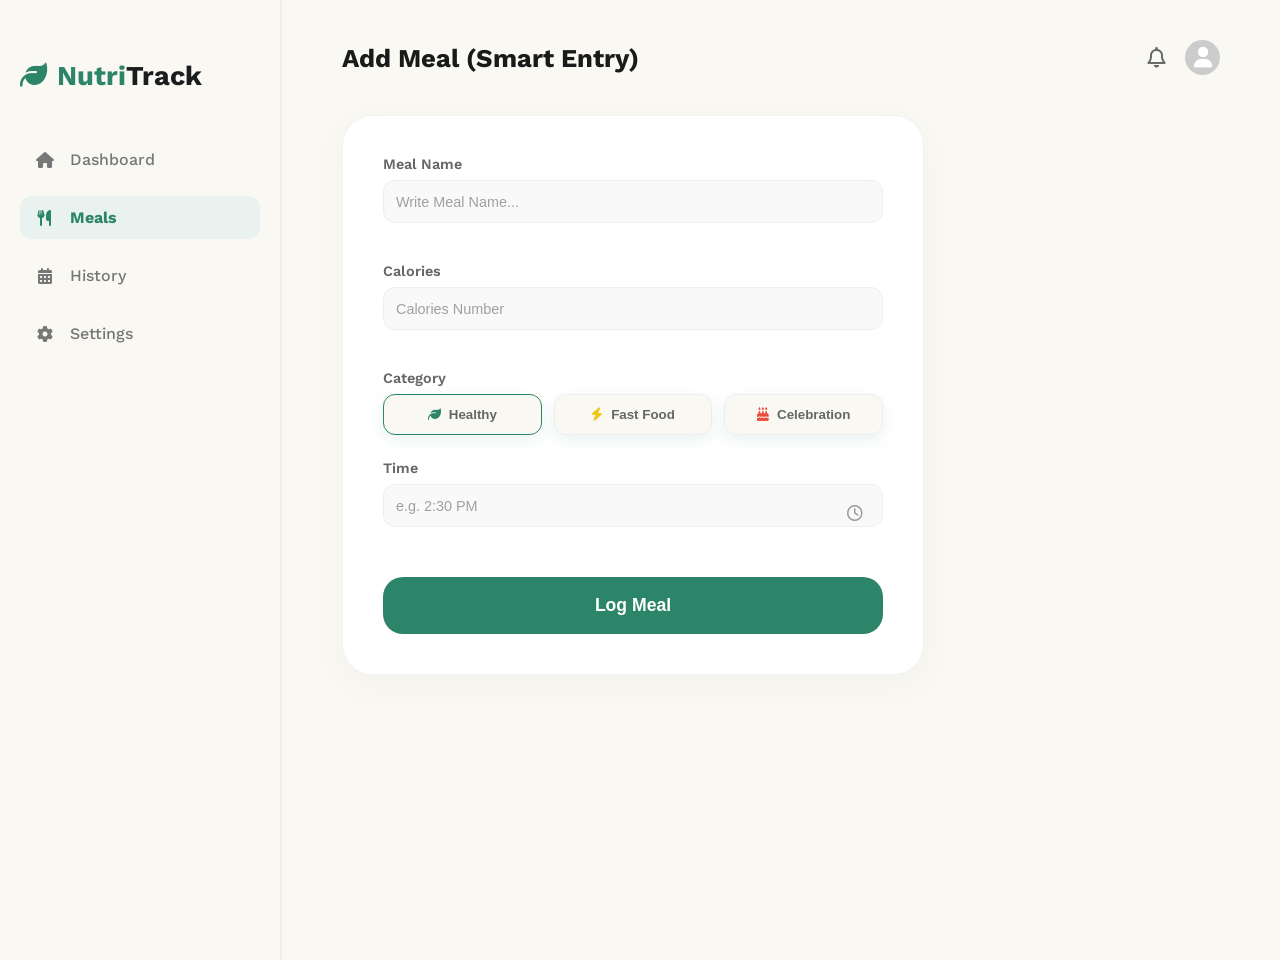
==== templates/add_meal.html @ 3b826afb "feat: add static templates for dashboard, meals, history and settings" ====
<!doctype html>
<html lang="en">
  <head>
    <meta charset="UTF-8" />
    <meta name="viewport" content="width=device-width, initial-scale=1.0" />
    <link
      rel="stylesheet"
      href="https://cdnjs.cloudflare.com/ajax/libs/font-awesome/6.4.0/css/all.min.css"
    />
    <link rel="stylesheet" href="/static/css/style.css" />
    <title>NutriTrack</title>
  </head>
  <body class="dashboard-body">
    <aside class="sidebar">
      <div class="logo"><i class="fas fa-leaf"></i><span>Nutri</span>Track</div>
      <nav class="menu">
        <ul>
          <li>
            <a href="/"><i class="fas fa-house"></i> Dashboard</a>
          </li>
          <li>
            <a href="/add-meal" class="active"
              ><i class="fas fa-utensils"></i> Meals</a
            >
          </li>
          <li>
            <a href="/history"><i class="fas fa-calendar-days"></i> History</a>
          </li>
          <li>
            <a href="/settings"><i class="fas fa-gear"></i> Settings</a>
          </li>
        </ul>
      </nav>
    </aside>

    <main class="main-content">
      <div class="top-bar">
        <h2 class="page-title">Add Meal (Smart Entry)</h2>
        <div class="top-nav-icons">
          <i class="far fa-bell"></i>
          <div class="user-avatar-small"><i class="fas fa-user"></i></div>
        </div>
      </div>

      <section class="meal-form-container">
        <div class="meal-card">
          <form id="add-meal-form">
            <div class="input-group">
              <label>Meal Name</label>
              <input type="text" placeholder="Write Meal Name..." required />
            </div>

            <div class="input-group">
              <label>Calories</label>
              <input type="number" placeholder="Calories Number" required />
            </div>

            <div class="input-group">
              <label>Category</label>
              <div class="category-selector">
                <button type="button" class="cat-btn healthy-active">
                  <i class="fas fa-leaf icon-healthy"></i> Healthy
                </button>
                <button type="button" class="cat-btn">
                  <i class="fas fa-bolt icon-fastfood"></i> Fast Food
                </button>
                <button type="button" class="cat-btn">
                  <i class="fas fa-cake-candles icon-celebration"></i>
                  Celebration
                </button>
              </div>
            </div>

            <div class="input-group">
              <label>Time</label>
              <div class="time-input-wrapper">
                <input type="text" placeholder="e.g. 2:30 PM" />
                <i class="far fa-clock"></i>
              </div>
            </div>

            <button type="submit" class="submit-meal-btn">Log Meal</button>
          </form>
        </div>
      </section>
    </main>

    <script src="/static/js/main.js"></script>
  </body>
</html>
---- static/css/style.css ----
@import url('https://fonts.googleapis.com/css2?family=Work+Sans:wght@400;500;600;700&display=swap');

:root {
  --bg-light: #f9f8f3;
  --card-white: #ffffff;
  --neon-green: #00ff9d;
  --text-dark: #1a1d1d;
  --input-bg: #f0f0f0;
}

body {
  font-family: 'Work Sans', sans-serif;;
}

body.setup-body {
  background-color: var(--bg-light);
  display: flex;
  justify-content: center;
  align-items: center;
  height: 100vh;
  margin: 0;
}

.setup-card {
  background-color: var(--card-white);
  padding: 40px;
  border-radius: 25px;
  box-shadow: 0 10px 30px rgba(0, 0, 0, 0.05);
  text-align: center;
  width: 380px;
}

.setup-card h1 {
  color: var(--text-dark);
  font-size: 2rem;
  margin-bottom: 5px;
}
.setup-card h2 {
  color: #666;
  font-size: 1.1rem;
  font-weight: 400;
  margin-bottom: 30px;
}
.setup-card label {
  color: var(--text-dark);
  display: block;
  text-align: left;
  margin: 20px 0 8px;
  font-weight: 500;
}

.setup-card input {
  width: 100%;
  padding: 14px;
  background-color: var(--input-bg);
  border: 2px solid transparent;
  border-radius: 12px;
  color: var(--text-dark);
  box-sizing: border-box;
  transition: 0.3s;
}

.setup-card input:focus {
  outline: none;
  background-color: #fff;
  border-color: var(--neon-green);
  box-shadow: 0 0 15px rgba(0, 255, 157, 0.2);
}

.setup-card button {
  width: 100%;
  padding: 16px;
  margin-top: 35px;
  border: none;
  border-radius: 30px;
  background-color: var(--neon-green);
  color: #000;
  font-weight: 700;
  font-size: 1rem;
  cursor: pointer;
  transition: 0.3s ease;
}

.setup-card button:hover {
  filter: brightness(0.95);
  transform: translateY(-2px);
}

/* --- Dashboard Specific Styles --- */

body.dashboard-body {
  background-color: var(--bg-light);
  display: flex;
  margin: 0;
  color: var(--text-dark);
}

/* Sidebar Styling */
.sidebar {
  width: 240px;
  background-color: var(--bg-light);
  height: 100vh;
  padding: 30px 20px;
  display: flex;
  flex-direction: column;
  border-right: 2px solid #eee;
  position: sticky;
  top: 0;
}

.logo {
  display: flex;
  align-items: center;
  font-size: 1.7rem;
  margin-bottom: 30px;
  margin-top: 30px;
  font-weight: bold;
}

.logo i {
  color: #2d8569;
  margin-right: 10px;
}
.logo span {
  color: #2d8569;
}

.menu ul {
  list-style: none;
  padding: 0;
}
.menu li {
  margin-bottom: 15px;
}

.menu a {
  text-decoration: none;
  color: #777;
  display: flex;
  align-items: center;
  gap: 15px;
  padding: 12px 15px;
  border-radius: 12px;
  font-weight: 500;
  transition: 0.3s;
}

.menu a i {
  width: 20px;
  text-align: center;
}

.menu a.active {
  background-color: #e9f2ef;
  color: #2d8569;
  font-weight: 700;
}

.sidebar-bottom {
  margin-top: auto;
  display: flex;
  align-items: center;
  gap: 20px;
  padding-bottom: 20px;
}

/* Main Content Area */
.main-content {
  flex: 1;
  padding: 40px 60px;
}

.top-bar {
  display: flex;
  justify-content: space-between;
  align-items: center;
  margin-bottom: 20px;
}

.page-title {
  font-size: 1.6rem;
  font-weight: 700;
  color: #1a1a1a;
  margin: 0;
}

.top-nav-icons {
  display: flex;
  align-items: center;
  gap: 20px;
  color: #666;
}

.top-nav-icons i {
  font-size: 1.3rem;
}

.user-avatar-small {
  width: 35px;
  height: 35px;
  background-color: #ccc;
  border-radius: 50%;
  display: flex;
  justify-content: center;
  align-items: center;
  color: white;
}

.main-header {
  text-align: center;
  margin-bottom: 40px;
}
.main-header h1 {
  font-size: 1.8rem;
  font-weight: 700;
}
.main-header .highlight {
  color: #2d8569;
}

/* Progress Circle Section */
.circle-section {
  display: flex;
  flex-direction: column;
  align-items: center;
  margin-bottom: 60px;
}

.progress-circle {
  width: 220px;
  height: 220px;
  background: conic-gradient(#2d8569 225deg, #e6e6e6 0deg);
  border-radius: 50%;
  display: flex;
  justify-content: center;
  align-items: center;
}

.circle-inner-content {
  width: 190px;
  height: 190px;
  background-color: var(--bg-light);
  border-radius: 50%;
  display: flex;
  flex-direction: column;
  justify-content: center;
  align-items: center;
}

.circle-inner-content h2 {
  margin: 0;
  font-size: 2.8rem;
  font-weight: 800;
}
.circle-inner-content p {
  margin: 0;
  color: #888;
  font-size: 1rem;
}
.remaining-text {
  margin-top: 20px;
  color: #666;
  font-weight: 500;
}

/* Stats Cards Section */
.stats-row {
  display: flex;
  justify-content: center;
  gap: 25px;
}

.stat-card {
  background: var(--card-white);
  padding: 20px;
  border-radius: 20px;
  width: 240px;
  box-shadow: 0 4px 15px rgba(0, 0, 0, 0.02);
}

.stat-label {
  margin-bottom: 15px;
  font-weight: 600;
  font-size: 0.9rem;
}

/* Bars Styles */
.single-bar-bg {
  height: 8px;
  background-color: #eee;
  border-radius: 10px;
  overflow: hidden;
}

.bar-fill {
  height: 100%;
  border-radius: 10px;
}
.activity-fill {
  width: 60%;
  background-color: #2d8569;
}
.water-fill {
  width: 40%;
  background-color: #4d96ff;
}

.multi-bar {
  height: 8px;
  background-color: #eee;
  border-radius: 10px;
  overflow: hidden;
  display: flex;
}

.bar-segment {
  height: 100%;
}
.protein {
  width: 30%;
  background-color: #e74c3c;
  margin-right: 2px;
}
.carbs {
  width: 40%;
  background-color: #f1c40f;
  margin-right: 2px;
}
.fat {
  width: 15%;
  background-color: #4d96ff;
}

/* Add Meal Page */
.meal-form-container {
  display: flex;
  justify-content: flex-start;
  padding-top: 20px;
}

.meal-card {
  background-color: var(--card-white);
  width: 100%;
  max-width: 500px;
  padding: 40px;
  border-radius: 30px;
  box-shadow: 0 10px 40px rgba(0, 0, 0, 0.03);
  border: 1px solid rgba(0, 0, 0, 0.05);
}

.icon-healthy {
  color: #2d8569;
}

.icon-fastfood {
  color: #f1c40f;
}

.icon-celebration {
  color: #e74c3c;
}

.input-group {
  margin-bottom: 25px;
}

.input-group label {
  display: block;
  font-weight: 700;
  margin-bottom: 12px;
  color: var(--text-dark);
  font-size: 0.95rem;
}

.input-group input {
  width: 100%;
  padding: 15px 20px;
  background-color: #f3f2ee;
  border: 1px solid transparent;
  border-radius: 15px;
  font-size: 0.95rem;
  transition: 0.3s;
  box-sizing: border-box;
}

.input-group input::placeholder {
  color: #a0a0a0;
  font-size: 0.9rem;
}

.input-group input:focus {
  outline: none;
  background-color: #fff;
  border-color: #2d8569;
}

.category-selector {
  display: flex;
  gap: 12px;
}

.cat-btn {
  flex: 1;
  padding: 12px;
  border: 1px solid #eee;
  background-color: var(--bg-light);
  border-radius: 12px;
  cursor: pointer;
  font-weight: 600;
  color: #666;
  display: flex;
  align-items: center;
  justify-content: center;
  gap: 8px;
  transition: 0.3s;
  box-shadow: 0 5px 15px rgba(45, 133, 105, 0.1);
}

.cat-btn.healthy-active {
  border-color: #2d8569;
}

.cat-btn.fastfood-active {
  border-color: #f1c40f;
}

.cat-btn.celebration-active {
  border-color: #e74c3c;
}

.time-input-wrapper {
  position: relative;
}

.time-input-wrapper i {
  position: absolute;
  right: 20px;
  top: 50%;
  transform: translateY(-50%);
  color: #999;
}

.submit-meal-btn {
  width: 100%;
  padding: 18px;
  background-color: #2d8569;
  color: #fff;
  border: none;
  border-radius: 20px;
  font-size: 1.1rem;
  font-weight: 700;
  cursor: pointer;
  margin-top: 10px;
  transition: 0.3s;
}

.submit-meal-btn:hover {
  background-color: #246b54;
  transform: translateY(-2px);
}

/* --- History Page Styles --- */
.history-container {
  max-width: 900px;
  margin-top: 40px;
}

.history-list {
  display: flex;
  flex-direction: column;
  gap: 15px; /
}

.history-card {
  background-color: var(--card-white);
  padding: 20px 30px;
  border-radius: 20px;
  display: flex;
  justify-content: space-between;
  align-items: center;
  box-shadow: 0 4px 15px rgba(0, 0, 0, 0.02);
  border-left: 6px solid #eee;
  transition: 0.3s ease;
}

.card-main-info {
  display: flex;
  align-items: center;
  gap: 20px;
}

.card-icon-bg {
  width: 50px;
  height: 50px;
  background-color: #f8f9fa;
  border-radius: 12px;
  display: flex;
  justify-content: center;
  align-items: center;
  font-size: 1.2rem;
}

.card-text h3 {
  margin: 0;
  font-size: 1.1rem;
  color: var(--text-dark);
}

.card-text p {
  margin: 5px 0 0;
  font-size: 0.85rem;
  color: #999;
}

.card-right-side {
  display: flex;
  align-items: center;
  gap: 30px;
}

.calories-amount {
  font-size: 1.3rem;
  font-weight: 800;
  color: var(--text-dark);
}

.unit {
  font-size: 0.9rem;
  color: #888;
  font-weight: 500;
}

.delete-btn {
  background: none;
  border: none;
  color: #ff4d4d;
  font-size: 1.1rem;
  cursor: pointer;
  padding: 10px;
  border-radius: 50%;
  transition: 0.2s;
}

.delete-btn:hover {
  background-color: #fff0f0;
  transform: scale(1.1);
}

.healthy-border {
  border-left-color: #2d8569;
}
.fastfood-border {
  border-left-color: #f1c40f;
}
.celebration-border {
  border-left-color: #e74c3c;
}

.icon-healthy {
  color: #2d8569;
}
.icon-fastfood {
  color: #f1c40f;
}
.icon-celebration {
  color: #e74c3c;
}

/* --- Settings Page Refined Layout --- */

.settings-layout {
    display: flex;
    gap: 30px;
    margin-top: 25px;
    flex-wrap: wrap;
}

.settings-column {
    flex: 1;
    min-width: 350px;
    display: flex;
    flex-direction: column;
    gap: 25px;
}

.settings-card {
    background-color: var(--card-white);
    padding: 25px;
    border-radius: 25px;
    box-shadow: 0 5px 20px rgba(0,0,0,0.02);
}

.card-subtitle {
    font-size: 1.1rem;
    margin-bottom: 20px;
    color: var(--text-dark);
    display: flex;
    align-items: center;
    gap: 12px;
}

.card-subtitle i {
    color: #2d8569;
}

.danger-zone .card-subtitle i {
    color: #ff4d4d;
}

.save-btn {
width: 100%;
    background-color: #2d8569;
    color: white;
    border: none;
    padding: 10px 20px;
    font-size: 1.1rem;
    border-radius: 15px;
    font-weight: 700;
    cursor: pointer;
    margin-top: 10px;
    transition: all 0.3s ease;
    display: flex;
    justify-content: center;
    align-items: center;
    box-sizing: border-box;
}

.save-btn:hover {
    background-color: #246b54;
    transform: translateY(-2px);
    box-shadow: 0 5px 15px rgba(45, 133, 105, 0.2);
}

input[type="checkbox"] {
    accent-color: #2d8569;
    cursor: pointer;
    width: 15px;
    height: 15px;
}

.danger-actions {
    display: flex;
    flex-direction: column;
    gap: 12px;
}

.danger-actions button i {
    margin-right: 10px;
}

.danger-btn-outline {
    background: none;
    border: 1px solid #ff4d4d;
    color: #ff4d4d;
    padding: 14px;
    border-radius: 15px;
    cursor: pointer;
    font-weight: 600;
    transition: 0.3s;
    display: flex;
    align-items: center;
    justify-content: center;
}

.danger-btn-outline:hover {
    background-color: #fff5f5;
}

.danger-btn-solid {
    background-color: #ff4d4d;
    border: none;
    color: white;
    padding: 14px;
    border-radius: 15px;
    cursor: pointer;
    font-weight: 700;
    transition: 0.3s;
    display: flex;
    align-items: center;
    justify-content: center;
}

.danger-btn-solid:hover {
    background-color: #e63939;
}

.input-group label {
    display: block;
    margin-bottom: 8px;
    font-weight: 600;
    color: #666;
    font-size: 0.9rem;
}

.input-group input {
    width: 100%;
    padding: 12px;
    border-radius: 12px;
    border: 1px solid #eee;
    background-color: #f9f9f9;
    margin-bottom: 15px;
    outline: none;
    transition: border 0.3s;
}

.input-group input:focus {
    border-color: #2d8569;
}
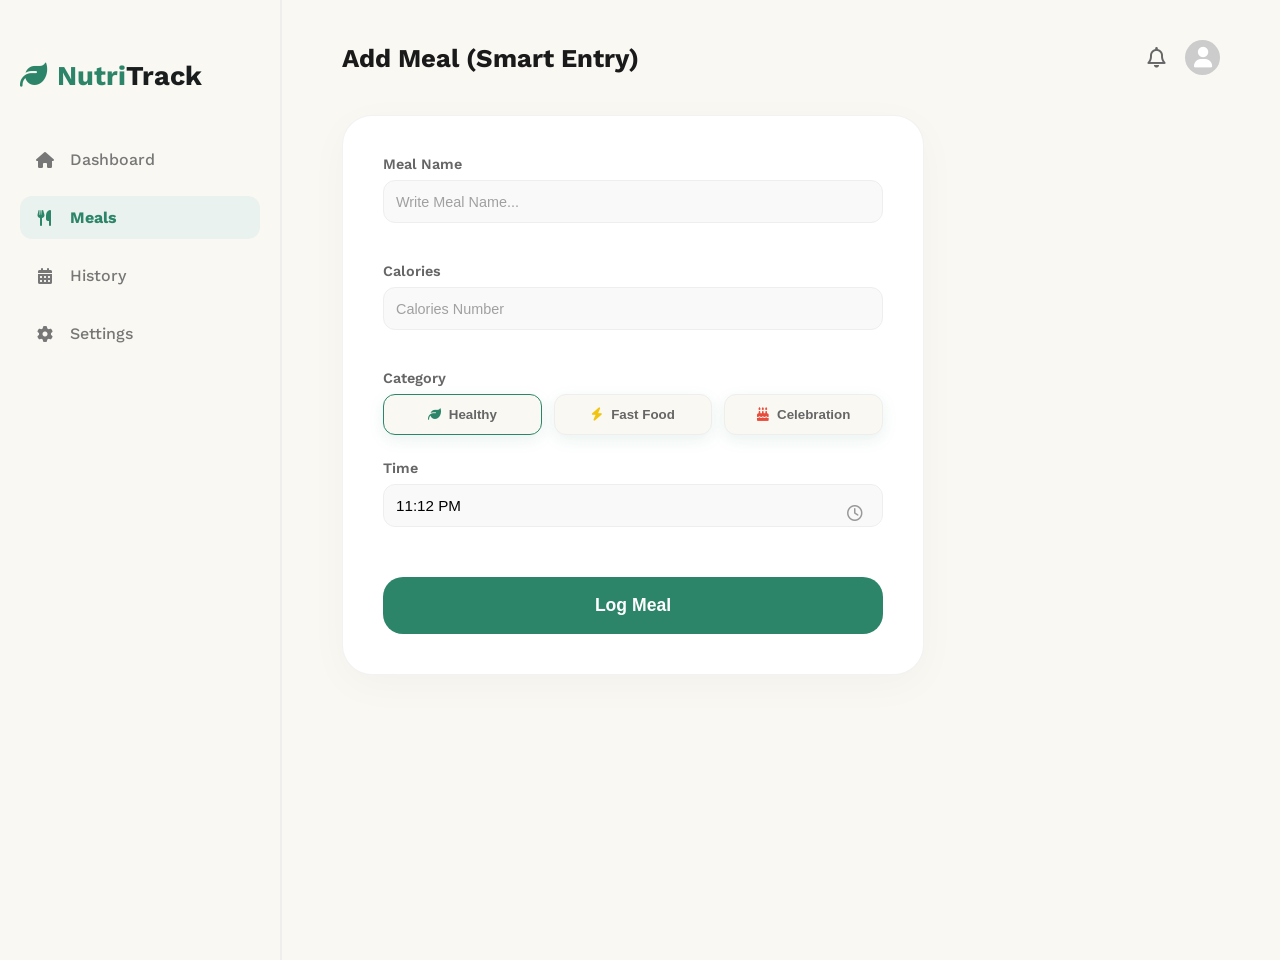
==== commit a44f0f4f: "feat: implement core application logic and dynamic data binding Completed the full-stack integration" ====
--- a/templates/add_meal.html
+++ b/templates/add_meal.html
@@ -3,6 +3,10 @@
   <head>
     <meta charset="UTF-8" />
     <meta name="viewport" content="width=device-width, initial-scale=1.0" />
+    <link
+      rel="icon"
+      href="data:image/svg+xml,<svg xmlns=%22http://www.w3.org/2000/svg%22 viewBox=%220 0 100 100%22><text y=%22.9em%22 font-size=%2290%22>🌿</text></svg>"
+    />
     <link
       rel="stylesheet"
       href="https://cdnjs.cloudflare.com/ajax/libs/font-awesome/6.4.0/css/all.min.css"
@@ -44,27 +48,49 @@
 
       <section class="meal-form-container">
         <div class="meal-card">
-          <form id="add-meal-form">
+          <form method="post" action="/add-meal" id="add-meal-form">
             <div class="input-group">
               <label>Meal Name</label>
-              <input type="text" placeholder="Write Meal Name..." required />
+              <input
+                type="text"
+                placeholder="Write Meal Name..."
+                name="meal_name"
+                required
+              />
             </div>
 
             <div class="input-group">
               <label>Calories</label>
-              <input type="number" placeholder="Calories Number" required />
+              <input
+                type="number"
+                placeholder="Calories Number"
+                name="calories"
+                required
+              />
             </div>
 
             <div class="input-group">
               <label>Category</label>
+              <input
+                type="hidden"
+                name="category"
+                id="category-input"
+                value="Healthy"
+                required
+              />
+
               <div class="category-selector">
-                <button type="button" class="cat-btn healthy-active">
+                <button
+                  type="button"
+                  class="cat-btn healthy-active"
+                  data-value="Healthy"
+                >
                   <i class="fas fa-leaf icon-healthy"></i> Healthy
                 </button>
-                <button type="button" class="cat-btn">
+                <button type="button" class="cat-btn" data-value="Fast Food">
                   <i class="fas fa-bolt icon-fastfood"></i> Fast Food
                 </button>
-                <button type="button" class="cat-btn">
+                <button type="button" class="cat-btn" data-value="Celebration">
                   <i class="fas fa-cake-candles icon-celebration"></i>
                   Celebration
                 </button>
@@ -74,7 +100,13 @@
             <div class="input-group">
               <label>Time</label>
               <div class="time-input-wrapper">
-                <input type="text" placeholder="e.g. 2:30 PM" />
+                <input
+                  type="text"
+                  name="meal_time"
+                  id="meal-time"
+                  placeholder="e.g. 2:30 PM"
+                  required
+                />
                 <i class="far fa-clock"></i>
               </div>
             </div>
--- a/static/css/style.css
+++ b/static/css/style.css
@@ -189,6 +189,7 @@
   align-items: center;
   gap: 20px;
   color: #666;
+  cursor: pointer;
 }
 
 .top-nav-icons i {
@@ -229,11 +230,19 @@
 .progress-circle {
   width: 220px;
   height: 220px;
-  background: conic-gradient(#2d8569 225deg, #e6e6e6 0deg);
+  /* background: conic-gradient(#2d8569 var(--deg), #e6e6e6 0deg); */
   border-radius: 50%;
   display: flex;
   justify-content: center;
   align-items: center;
+}
+
+.progress-circle.normal {
+  background: conic-gradient(#2d8569 var(--deg), #e6e6e6 0deg);
+}
+
+.progress-circle.exceeded {
+  background: conic-gradient(#e74c3c var(--deg), #e6e6e6 0deg);
 }
 
 .circle-inner-content {
@@ -262,6 +271,30 @@
   color: #666;
   font-weight: 500;
 }
+
+.nutrition-advice {
+  margin-top: 10px;
+  font-size: 0.95rem;
+  font-weight: 500;
+  padding: 8px 16px;
+  border-radius: 20px;
+  display: flex;
+  align-items: center;
+  gap: 8px;
+  transition: all 0.3s ease;
+}
+
+.nutrition-advice.normal {
+  color: #2d8569;
+  background-color: #e9f2ef;
+}
+
+.nutrition-advice.exceeded {
+  color: #e74c3c;
+  background-color: #fceae9;
+  border: 1px solid #e74c3c;
+}
+
 
 /* Stats Cards Section */
 .stats-row {
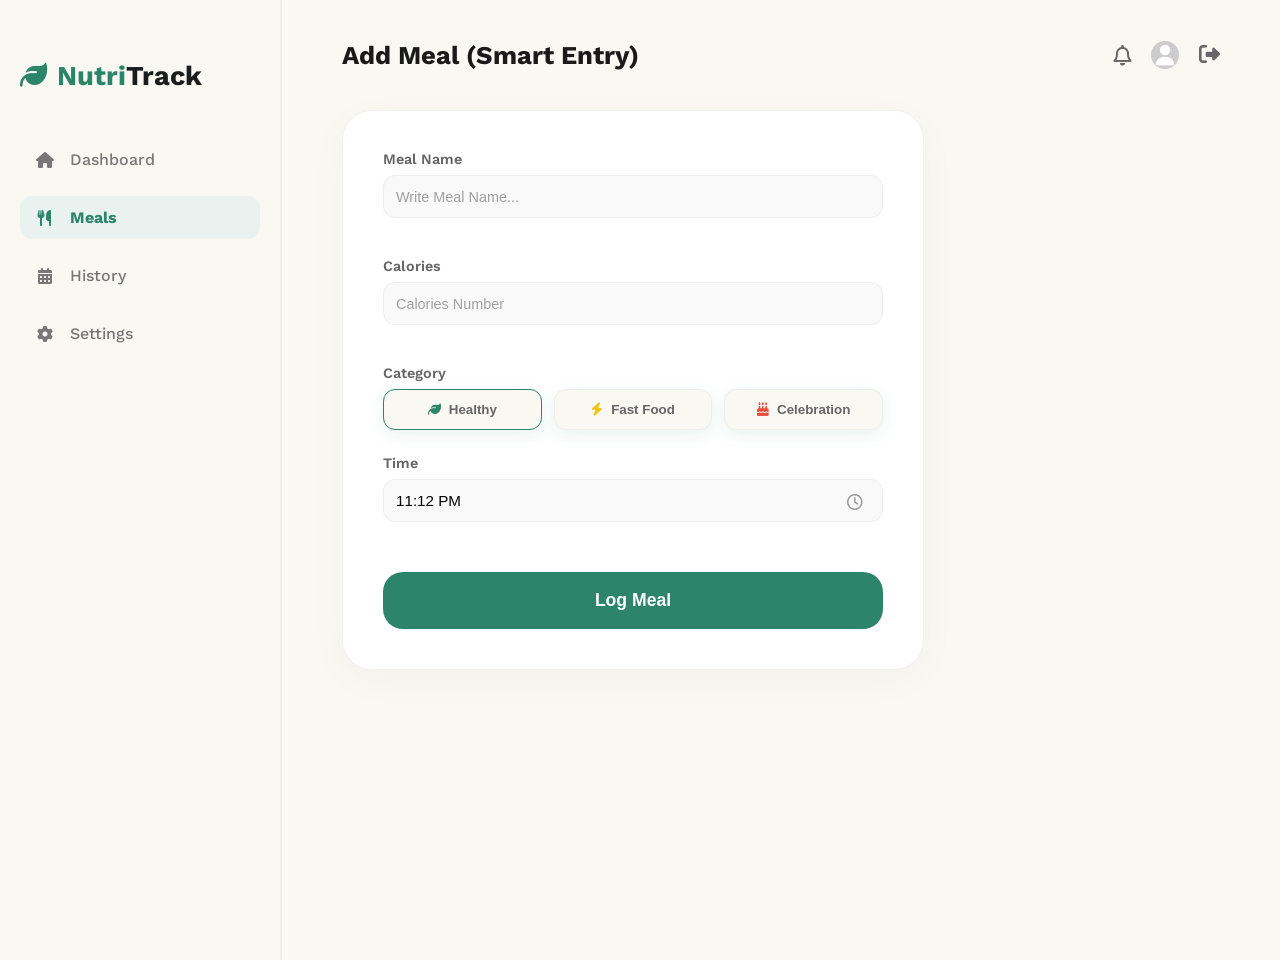
==== commit f3bba73b: "feat: implement dark mode UI and logout functionality" ====
--- a/templates/add_meal.html
+++ b/templates/add_meal.html
@@ -43,6 +43,9 @@
         <div class="top-nav-icons">
           <i class="far fa-bell"></i>
           <div class="user-avatar-small"><i class="fas fa-user"></i></div>
+          <a href="/logout" title="Logout" style="color: inherit">
+            <i class="fas fa-sign-out-alt"></i>
+          </a>
         </div>
       </div>
 
--- a/static/css/style.css
+++ b/static/css/style.css
@@ -6,6 +6,143 @@
   --neon-green: #00ff9d;
   --text-dark: #1a1d1d;
   --input-bg: #f0f0f0;
+}
+
+/* ============================================================
+  DARK MODE STYLES - NutriTrack Professional Theme
+   ============================================================ */
+
+body.dark-mode {
+    --bg-light: #0f1111;
+    --card-white: #1a1d1d;
+    --text-dark: #f0f0f0;
+    --text-gray: #a0a0a0;
+    --input-bg: #252828;
+    --sidebar-border: #2a2d2d;
+    --neon-green: #24f09a;
+    --faint-green: #1a3d32;
+    --neon-red: #ff4d4d;
+    --faint-red: #3d1a1a;
+}
+
+body.dark-mode .setup-card h1,
+body.dark-mode .setup-card label,
+body.dark-mode .page-title,
+body.dark-mode .main-header h1,
+body.dark-mode .input-group label {
+    color: var(--text-dark);
+}
+
+body.dark-mode .setup-card h2,
+body.dark-mode .remaining-text {
+    color: var(--text-gray);
+}
+
+body.dark-mode .main-header span {
+  color: var(--neon-green);
+}
+
+body.dark-mode .sidebar {
+    background-color: var(--bg-light);
+    border-right: 1px solid var(--sidebar-border);
+}
+
+body.dark-mode .menu a {
+    color: var(--text-gray);
+}
+
+body.dark-mode .menu a.active {
+    background-color: #25282D;
+    color: var(--neon-green);
+    font-weight: 700;
+}
+
+body.dark-mode .progress-circle.normal {
+    background: conic-gradient(var(--neon-green) var(--deg), var(--faint-green) 0deg) !important;
+    box-shadow: 0 0 20px rgba(36, 240, 154, 0.05);
+}
+
+body.dark-mode .progress-circle.exceeded {
+    background: conic-gradient(var(--neon-red) var(--deg), var(--faint-red) 0deg) !important;
+}
+
+body.dark-mode .circle-inner-content {
+    background-color: var(--bg-light) !important;
+}
+
+body.dark-mode .circle-inner-content h2 { color: white; }
+
+body.dark-mode .nutrition-advice {
+  background-color: var(--sidebar-border);
+}
+
+body.dark-mode .nutrition-advice.normal {
+  color: var(--neon-green);
+}
+
+body.dark-mode .single-bar-bg,
+body.dark-mode .multi-bar {
+    background-color: var(--faint-green);
+}
+
+body.dark-mode .activity-fill {
+    background-color: var(--neon-green);
+}
+
+body.dark-mode input,
+body.dark-mode .input-group input {
+    background-color: var(--input-bg);
+    border: 1px solid var(--sidebar-border);
+    color: white;
+}
+
+body.dark-mode input:focus {
+    background-color: #1a1d1d;
+    border-color: var(--neon-green);
+    box-shadow: 0 0 15px rgba(36, 240, 154, 0.15);
+}
+
+body.dark-mode .stat-card,
+body.dark-mode .history-card,
+body.dark-mode .meal-card,
+body.dark-mode .settings-card {
+    background-color: var(--card-white);
+    border-color: var(--sidebar-border);
+    box-shadow: 0 8px 30px rgba(0,0,0,0.2);
+}
+
+body.dark-mode .card-icon-bg {
+    background-color: var(--input-bg);
+}
+
+body.dark-mode .cat-btn {
+    background-color: var(--input-bg);
+    border-color: var(--sidebar-border);
+    color: var(--text-gray);
+}
+
+body.dark-mode .cat-btn.healthy-active {
+    border-color: var(--neon-green) !important;
+}
+
+body.dark-mode .cat-btn.fastfood-active {
+    border-color: #f1c40f !important;
+}
+
+body.dark-mode .cat-btn.celebration-active {
+    border-color: var(--neon-red) !important;
+}
+
+body.dark-mode .history-card.healthy-border {
+    border-left: 6px solid var(--neon-green) !important;
+}
+
+body.dark-mode .history-card.fastfood-border {
+    border-left: 6px solid #f1c40f !important;
+}
+
+body.dark-mode .history-card.celebration-border {
+    border-left: 6px solid var(--neon-red) !important;
 }
 
 body {
@@ -197,8 +334,8 @@
 }
 
 .user-avatar-small {
-  width: 35px;
-  height: 35px;
+  width: 28px;
+  height: 28px;
   background-color: #ccc;
   border-radius: 50%;
   display: flex;
@@ -468,7 +605,7 @@
 .time-input-wrapper i {
   position: absolute;
   right: 20px;
-  top: 50%;
+  top: 23px;
   transform: translateY(-50%);
   color: #999;
 }
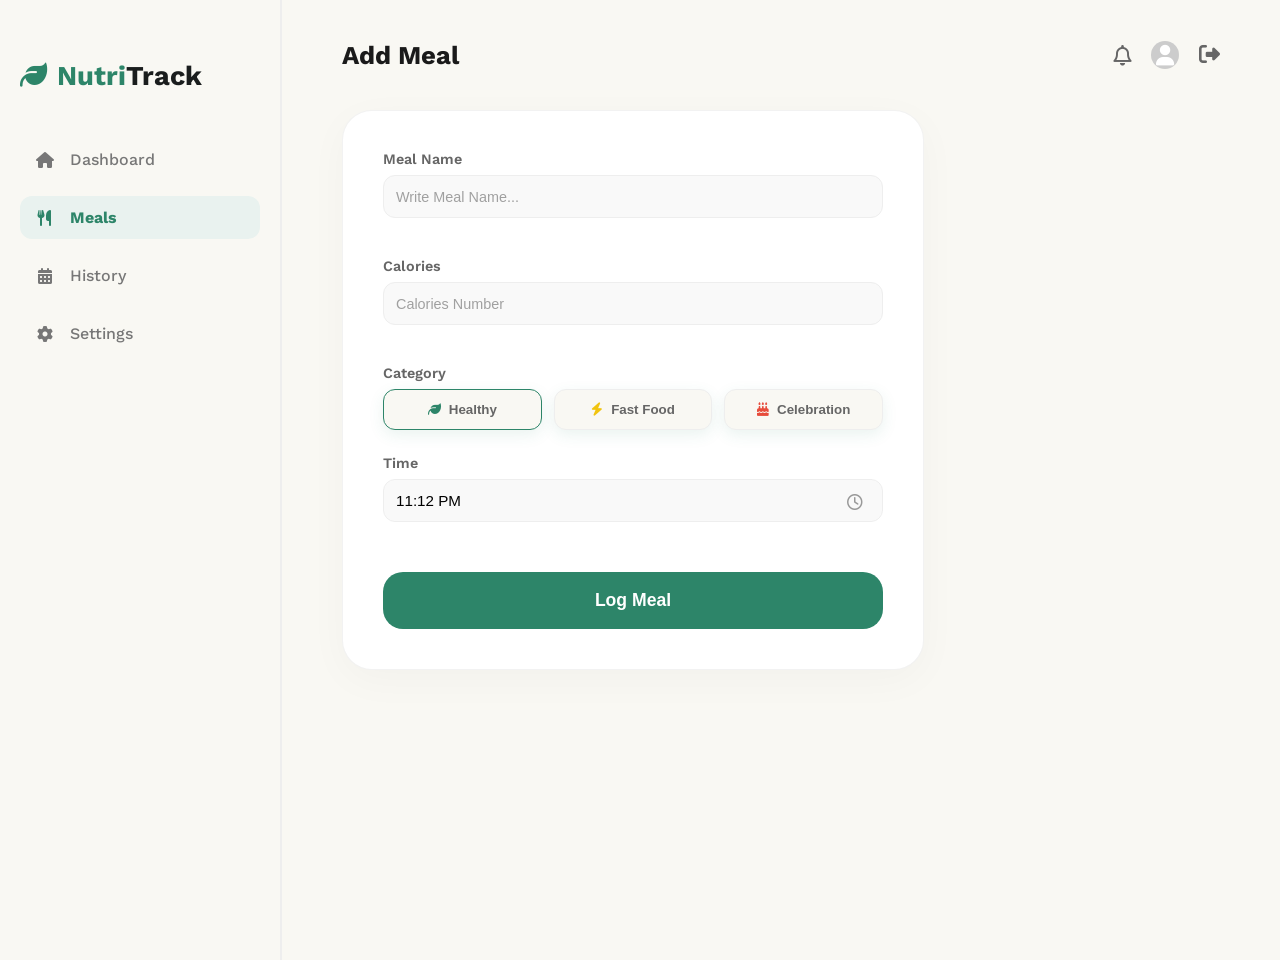
==== commit f776883f: "Final release: Code cleanup, README optimization, and project workflow integration" ====
--- a/templates/add_meal.html
+++ b/templates/add_meal.html
@@ -39,7 +39,7 @@
 
     <main class="main-content">
       <div class="top-bar">
-        <h2 class="page-title">Add Meal (Smart Entry)</h2>
+        <h2 class="page-title">Add Meal</h2>
         <div class="top-nav-icons">
           <i class="far fa-bell"></i>
           <div class="user-avatar-small"><i class="fas fa-user"></i></div>
@@ -48,7 +48,7 @@
           </a>
         </div>
       </div>
-
+      <!-- Meal Entry Interface: Allows users to input daily food consumption details -->
       <section class="meal-form-container">
         <div class="meal-card">
           <form method="post" action="/add-meal" id="add-meal-form">
@@ -58,6 +58,8 @@
                 type="text"
                 placeholder="Write Meal Name..."
                 name="meal_name"
+                pattern=".*[a-zA-Z\u0600-\u06FF].*"
+                title="Meal name must contain at least one letter (Arabic or English). Numbers alone are not allowed."
                 required
               />
             </div>
@@ -68,6 +70,8 @@
                 type="number"
                 placeholder="Calories Number"
                 name="calories"
+                min="1"
+                oninput="validity.valid || (value = '')"
                 required
               />
             </div>
@@ -81,7 +85,7 @@
                 value="Healthy"
                 required
               />
-
+              <!-- Interactive Category Selection: Updates the hidden input field via JavaScript for form submission -->
               <div class="category-selector">
                 <button
                   type="button"
@@ -102,18 +106,21 @@
 
             <div class="input-group">
               <label>Time</label>
+              <!-- Time Selection: Enhanced input wrapper for a better user experience with time-stamping -->
               <div class="time-input-wrapper">
                 <input
                   type="text"
                   name="meal_time"
                   id="meal-time"
                   placeholder="e.g. 2:30 PM"
+                  pattern="^(1[0-2]|0?[1-9]):([0-5][0-9])\s(AM|PM)$"
+                  title="Please enter time in format: 10:30 AM"
                   required
                 />
                 <i class="far fa-clock"></i>
               </div>
             </div>
-
+            <!-- Submission Trigger: Processes the meal entry and redirects back to the dashboard -->
             <button type="submit" class="submit-meal-btn">Log Meal</button>
           </form>
         </div>
--- a/static/css/style.css
+++ b/static/css/style.css
@@ -1,5 +1,11 @@
-@import url('https://fonts.googleapis.com/css2?family=Work+Sans:wght@400;500;600;700&display=swap');
-
+/* ============================================================
+   SECTION 1: GLOBAL CONFIGURATION & VARIABLES
+   ============================================================ */
+
+/* Primary Font Import */
+@import url("https://fonts.googleapis.com/css2?family=Work+Sans:wght@400;500;600;700&display=swap");
+
+/* Base Theme Variables (Light Mode) */
 :root {
   --bg-light: #f9f8f3;
   --card-white: #ffffff;
@@ -9,69 +15,83 @@
 }
 
 /* ============================================================
-  DARK MODE STYLES - NutriTrack Professional Theme
+   SECTION 2: DARK MODE ENGINE
+   Handles all visual overrides for the Professional Dark Theme
    ============================================================ */
 
 body.dark-mode {
-    --bg-light: #0f1111;
-    --card-white: #1a1d1d;
-    --text-dark: #f0f0f0;
-    --text-gray: #a0a0a0;
-    --input-bg: #252828;
-    --sidebar-border: #2a2d2d;
-    --neon-green: #24f09a;
-    --faint-green: #1a3d32;
-    --neon-red: #ff4d4d;
-    --faint-red: #3d1a1a;
-}
-
+  /* Dark Theme Color Palette */
+  --bg-light: #0f1111;
+  --card-white: #1a1d1d;
+  --text-dark: #f0f0f0;
+  --text-gray: #a0a0a0;
+  --input-bg: #252828;
+  --sidebar-border: #2a2d2d;
+  --neon-green: #24f09a;
+  --faint-green: #1a3d32;
+  --neon-red: #ff4d4d;
+  --faint-red: #3d1a1a;
+}
+
+/* --- Typography & Text Colors --- */
 body.dark-mode .setup-card h1,
 body.dark-mode .setup-card label,
 body.dark-mode .page-title,
 body.dark-mode .main-header h1,
 body.dark-mode .input-group label {
-    color: var(--text-dark);
+  color: var(--text-dark);
 }
 
 body.dark-mode .setup-card h2,
 body.dark-mode .remaining-text {
-    color: var(--text-gray);
+  color: var(--text-gray);
 }
 
 body.dark-mode .main-header span {
   color: var(--neon-green);
 }
 
+/* --- Sidebar & Navigation --- */
 body.dark-mode .sidebar {
-    background-color: var(--bg-light);
-    border-right: 1px solid var(--sidebar-border);
+  background-color: var(--bg-light);
+  border-right: 1px solid var(--sidebar-border);
 }
 
 body.dark-mode .menu a {
-    color: var(--text-gray);
+  color: var(--text-gray);
 }
 
 body.dark-mode .menu a.active {
-    background-color: #25282D;
-    color: var(--neon-green);
-    font-weight: 700;
-}
-
+  background-color: #25282d;
+  color: var(--neon-green);
+  font-weight: 700;
+}
+
+/* --- Progress Circle Visualization --- */
 body.dark-mode .progress-circle.normal {
-    background: conic-gradient(var(--neon-green) var(--deg), var(--faint-green) 0deg) !important;
-    box-shadow: 0 0 20px rgba(36, 240, 154, 0.05);
+  background: conic-gradient(
+    var(--neon-green) var(--deg),
+    var(--faint-green) 0deg
+  ) !important;
+  box-shadow: 0 0 20px rgba(36, 240, 154, 0.05);
 }
 
 body.dark-mode .progress-circle.exceeded {
-    background: conic-gradient(var(--neon-red) var(--deg), var(--faint-red) 0deg) !important;
+  background: conic-gradient(
+    var(--neon-red) var(--deg),
+    var(--faint-red) 0deg
+  ) !important;
 }
 
 body.dark-mode .circle-inner-content {
-    background-color: var(--bg-light) !important;
-}
-
-body.dark-mode .circle-inner-content h2 { color: white; }
-
+  background-color: var(--bg-light) !important;
+}
+
+body.dark-mode .circle-inner-content h2 {
+  color: white;
+}
+
+/* --- Advice & Feedback Components --- */
 body.dark-mode .nutrition-advice {
   background-color: var(--sidebar-border);
 }
@@ -80,75 +100,96 @@
   color: var(--neon-green);
 }
 
+/* --- Statistics & Bar Charts --- */
 body.dark-mode .single-bar-bg,
 body.dark-mode .multi-bar {
-    background-color: var(--faint-green);
+  background-color: var(--faint-green);
 }
 
 body.dark-mode .activity-fill {
-    background-color: var(--neon-green);
-}
-
+  background-color: var(--neon-green);
+}
+
+/* --- Interactive Elements (Inputs & Buttons) --- */
 body.dark-mode input,
 body.dark-mode .input-group input {
-    background-color: var(--input-bg);
-    border: 1px solid var(--sidebar-border);
-    color: white;
+  background-color: var(--input-bg);
+  border: 1px solid var(--sidebar-border);
+  color: white;
 }
 
 body.dark-mode input:focus {
-    background-color: #1a1d1d;
-    border-color: var(--neon-green);
-    box-shadow: 0 0 15px rgba(36, 240, 154, 0.15);
-}
-
+  background-color: #1a1d1d;
+  border-color: var(--neon-green);
+  box-shadow: 0 0 15px rgba(36, 240, 154, 0.15);
+}
+
+/* --- Content Containers (Cards) --- */
 body.dark-mode .stat-card,
 body.dark-mode .history-card,
 body.dark-mode .meal-card,
 body.dark-mode .settings-card {
-    background-color: var(--card-white);
-    border-color: var(--sidebar-border);
-    box-shadow: 0 8px 30px rgba(0,0,0,0.2);
+  background-color: var(--card-white);
+  border-color: var(--sidebar-border);
+  box-shadow: 0 8px 30px rgba(0, 0, 0, 0.2);
 }
 
 body.dark-mode .card-icon-bg {
-    background-color: var(--input-bg);
-}
-
+  background-color: var(--input-bg);
+}
+
+/* --- Category Selectors & History States --- */
 body.dark-mode .cat-btn {
-    background-color: var(--input-bg);
-    border-color: var(--sidebar-border);
-    color: var(--text-gray);
+  background-color: var(--input-bg);
+  border-color: var(--sidebar-border);
+  color: var(--text-gray);
 }
 
 body.dark-mode .cat-btn.healthy-active {
-    border-color: var(--neon-green) !important;
+  border-color: var(--neon-green) !important;
 }
 
 body.dark-mode .cat-btn.fastfood-active {
-    border-color: #f1c40f !important;
+  border-color: #f1c40f !important;
 }
 
 body.dark-mode .cat-btn.celebration-active {
-    border-color: var(--neon-red) !important;
-}
-
+  border-color: var(--neon-red) !important;
+}
+
+/* --- Item History Status Borders --- */
 body.dark-mode .history-card.healthy-border {
-    border-left: 6px solid var(--neon-green) !important;
+  border-left: 6px solid var(--neon-green) !important;
 }
 
 body.dark-mode .history-card.fastfood-border {
-    border-left: 6px solid #f1c40f !important;
+  border-left: 6px solid #f1c40f !important;
 }
 
 body.dark-mode .history-card.celebration-border {
-    border-left: 6px solid var(--neon-red) !important;
-}
+  border-left: 6px solid var(--neon-red) !important;
+}
+
+body.dark-mode .settings-select {
+  border-color: var(--sidebar-border);
+  color: white;
+}
+
+/* ============================================================
+   SECTION 3: BASE BODY STYLES
+   ============================================================ */
 
 body {
-  font-family: 'Work Sans', sans-serif;;
-}
-
+  font-family: "Work Sans", sans-serif;
+  /* Note: Removed duplicate semi-colon for cleaner code */
+}
+
+/* ============================================================
+   SECTION 4: SETUP PAGE (ONBOARDING)
+   Layout and styles for the initial calorie goal setup
+   ============================================================ */
+
+/* Full-screen centering container for the setup card */
 body.setup-body {
   background-color: var(--bg-light);
   display: flex;
@@ -158,6 +199,7 @@
   margin: 0;
 }
 
+/* Main setup card container */
 .setup-card {
   background-color: var(--card-white);
   padding: 40px;
@@ -167,17 +209,21 @@
   width: 380px;
 }
 
+/* Setup Header Styles */
 .setup-card h1 {
   color: var(--text-dark);
   font-size: 2rem;
   margin-bottom: 5px;
 }
+
 .setup-card h2 {
   color: #666;
   font-size: 1.1rem;
   font-weight: 400;
   margin-bottom: 30px;
 }
+
+/* Form Labeling */
 .setup-card label {
   color: var(--text-dark);
   display: block;
@@ -186,6 +232,7 @@
   font-weight: 500;
 }
 
+/* Input Field Styling */
 .setup-card input {
   width: 100%;
   padding: 14px;
@@ -197,6 +244,7 @@
   transition: 0.3s;
 }
 
+/* Input Focus Effects */
 .setup-card input:focus {
   outline: none;
   background-color: #fff;
@@ -204,6 +252,7 @@
   box-shadow: 0 0 15px rgba(0, 255, 157, 0.2);
 }
 
+/* Primary Action Button */
 .setup-card button {
   width: 100%;
   padding: 16px;
@@ -218,12 +267,15 @@
   transition: 0.3s ease;
 }
 
+/* Button Hover States */
 .setup-card button:hover {
   filter: brightness(0.95);
   transform: translateY(-2px);
 }
 
-/* --- Dashboard Specific Styles --- */
+/* ============================================================
+   SECTION 5: DASHBOARD MAIN LAYOUT
+   ============================================================ */
 
 body.dashboard-body {
   background-color: var(--bg-light);
@@ -232,7 +284,7 @@
   color: var(--text-dark);
 }
 
-/* Sidebar Styling */
+/* --- Sidebar Navigation --- */
 .sidebar {
   width: 240px;
   background-color: var(--bg-light);
@@ -245,12 +297,12 @@
   top: 0;
 }
 
+/* Branding / Logo Area */
 .logo {
   display: flex;
   align-items: center;
   font-size: 1.7rem;
-  margin-bottom: 30px;
-  margin-top: 30px;
+  margin: 30px 0;
   font-weight: bold;
 }
 
@@ -258,14 +310,17 @@
   color: #2d8569;
   margin-right: 10px;
 }
+
 .logo span {
   color: #2d8569;
 }
 
+/* Navigation Menu */
 .menu ul {
   list-style: none;
   padding: 0;
 }
+
 .menu li {
   margin-bottom: 15px;
 }
@@ -301,12 +356,13 @@
   padding-bottom: 20px;
 }
 
-/* Main Content Area */
+/* --- Main Content Container --- */
 .main-content {
   flex: 1;
   padding: 40px 60px;
 }
 
+/* Top Header Bar */
 .top-bar {
   display: flex;
   justify-content: space-between;
@@ -348,15 +404,20 @@
   text-align: center;
   margin-bottom: 40px;
 }
+
 .main-header h1 {
   font-size: 1.8rem;
   font-weight: 700;
 }
+
 .main-header .highlight {
   color: #2d8569;
 }
 
-/* Progress Circle Section */
+/* ============================================================
+   SECTION 6: DATA VISUALIZATION (PROGRESS CIRCLE)
+   ============================================================ */
+
 .circle-section {
   display: flex;
   flex-direction: column;
@@ -367,11 +428,11 @@
 .progress-circle {
   width: 220px;
   height: 220px;
-  /* background: conic-gradient(#2d8569 var(--deg), #e6e6e6 0deg); */
   border-radius: 50%;
   display: flex;
   justify-content: center;
   align-items: center;
+  /* background set dynamically via inline style in JS/HTML */
 }
 
 .progress-circle.normal {
@@ -398,17 +459,20 @@
   font-size: 2.8rem;
   font-weight: 800;
 }
+
 .circle-inner-content p {
   margin: 0;
   color: #888;
   font-size: 1rem;
 }
+
 .remaining-text {
   margin-top: 20px;
   color: #666;
   font-weight: 500;
 }
 
+/* Status Advice Tags */
 .nutrition-advice {
   margin-top: 10px;
   font-size: 0.95rem;
@@ -432,8 +496,10 @@
   border: 1px solid #e74c3c;
 }
 
-
-/* Stats Cards Section */
+/* ============================================================
+   SECTION 7: STATISTICS CARDS & PROGRESS BARS
+   ============================================================ */
+
 .stats-row {
   display: flex;
   justify-content: center;
@@ -454,7 +520,7 @@
   font-size: 0.9rem;
 }
 
-/* Bars Styles */
+/* Linear Progress Bars Styling */
 .single-bar-bg {
   height: 8px;
   background-color: #eee;
@@ -466,15 +532,18 @@
   height: 100%;
   border-radius: 10px;
 }
+
 .activity-fill {
   width: 60%;
   background-color: #2d8569;
 }
+
 .water-fill {
   width: 40%;
   background-color: #4d96ff;
 }
 
+/* Multi-Segment Macronutrient Bar */
 .multi-bar {
   height: 8px;
   background-color: #eee;
@@ -486,28 +555,37 @@
 .bar-segment {
   height: 100%;
 }
+
 .protein {
   width: 30%;
   background-color: #e74c3c;
   margin-right: 2px;
 }
+
 .carbs {
   width: 40%;
   background-color: #f1c40f;
   margin-right: 2px;
 }
+
 .fat {
   width: 15%;
   background-color: #4d96ff;
 }
 
-/* Add Meal Page */
+/* ============================================================
+   SECTION 8: ADD MEAL PAGE
+   Form layouts and interactive elements for meal logging
+   ============================================================ */
+
+/* Main form positioning */
 .meal-form-container {
   display: flex;
   justify-content: flex-start;
   padding-top: 20px;
 }
 
+/* Central form card styling */
 .meal-card {
   background-color: var(--card-white);
   width: 100%;
@@ -518,18 +596,18 @@
   border: 1px solid rgba(0, 0, 0, 0.05);
 }
 
+/* Icon indicators for meal types */
 .icon-healthy {
   color: #2d8569;
 }
-
 .icon-fastfood {
   color: #f1c40f;
 }
-
 .icon-celebration {
   color: #e74c3c;
 }
 
+/* --- Form Input Fields --- */
 .input-group {
   margin-bottom: 25px;
 }
@@ -558,12 +636,14 @@
   font-size: 0.9rem;
 }
 
+/* Focus state for better UX */
 .input-group input:focus {
   outline: none;
   background-color: #fff;
   border-color: #2d8569;
 }
 
+/* --- Category Selection Buttons --- */
 .category-selector {
   display: flex;
   gap: 12px;
@@ -586,18 +666,18 @@
   box-shadow: 0 5px 15px rgba(45, 133, 105, 0.1);
 }
 
+/* Active states for category buttons */
 .cat-btn.healthy-active {
   border-color: #2d8569;
 }
-
 .cat-btn.fastfood-active {
   border-color: #f1c40f;
 }
-
 .cat-btn.celebration-active {
   border-color: #e74c3c;
 }
 
+/* --- Special Wrappers --- */
 .time-input-wrapper {
   position: relative;
 }
@@ -610,6 +690,7 @@
   color: #999;
 }
 
+/* --- Submission Action --- */
 .submit-meal-btn {
   width: 100%;
   padding: 18px;
@@ -629,18 +710,25 @@
   transform: translateY(-2px);
 }
 
-/* --- History Page Styles --- */
+/* ============================================================
+   SECTION 9: HISTORY & LOGS
+   Styles for the meal history list and entry cards
+   ============================================================ */
+
+/* Main history layout container */
 .history-container {
   max-width: 900px;
   margin-top: 40px;
 }
 
+/* List spacing and alignment */
 .history-list {
   display: flex;
   flex-direction: column;
-  gap: 15px; /
-}
-
+  gap: 15px;
+}
+
+/* --- Individual History Card --- */
 .history-card {
   background-color: var(--card-white);
   padding: 20px 30px;
@@ -649,10 +737,11 @@
   justify-content: space-between;
   align-items: center;
   box-shadow: 0 4px 15px rgba(0, 0, 0, 0.02);
-  border-left: 6px solid #eee;
+  border-left: 6px solid #eee; /* Default border */
   transition: 0.3s ease;
 }
 
+/* Left side: Icon and Text info */
 .card-main-info {
   display: flex;
   align-items: center;
@@ -682,6 +771,7 @@
   color: #999;
 }
 
+/* Right side: Calories and Actions */
 .card-right-side {
   display: flex;
   align-items: center;
@@ -700,6 +790,7 @@
   font-weight: 500;
 }
 
+/* --- Interaction Elements --- */
 .delete-btn {
   background: none;
   border: none;
@@ -712,10 +803,10 @@
 }
 
 .delete-btn:hover {
-  background-color: #fff0f0;
   transform: scale(1.1);
 }
 
+/* --- Dynamic Meal Type Borders --- */
 .healthy-border {
   border-left-color: #2d8569;
 }
@@ -726,6 +817,7 @@
   border-left-color: #e74c3c;
 }
 
+/* --- Dynamic Meal Type Icons --- */
 .icon-healthy {
   color: #2d8569;
 }
@@ -736,143 +828,186 @@
   color: #e74c3c;
 }
 
-/* --- Settings Page Refined Layout --- */
-
+/* ============================================================
+   SECTION 10: SETTINGS & PREFERENCES
+   Refined layouts for user configuration and account actions
+   ============================================================ */
+
+/* --- Grid Layout for Settings --- */
 .settings-layout {
-    display: flex;
-    gap: 30px;
-    margin-top: 25px;
-    flex-wrap: wrap;
+  display: flex;
+  gap: 30px;
+  margin-top: 25px;
+  flex-wrap: wrap;
 }
 
 .settings-column {
-    flex: 1;
-    min-width: 350px;
-    display: flex;
-    flex-direction: column;
-    gap: 25px;
-}
-
+  flex: 1;
+  min-width: 350px;
+  display: flex;
+  flex-direction: column;
+  gap: 25px;
+}
+
+/* Individual Settings Card */
 .settings-card {
-    background-color: var(--card-white);
-    padding: 25px;
-    border-radius: 25px;
-    box-shadow: 0 5px 20px rgba(0,0,0,0.02);
-}
-
+  background-color: var(--card-white);
+  padding: 25px;
+  border-radius: 25px;
+  box-shadow: 0 5px 20px rgba(0, 0, 0, 0.02);
+}
+
+/* Section Subtitles with Icons */
 .card-subtitle {
-    font-size: 1.1rem;
-    margin-bottom: 20px;
-    color: var(--text-dark);
-    display: flex;
-    align-items: center;
-    gap: 12px;
+  font-size: 1.1rem;
+  margin-bottom: 20px;
+  color: var(--text-dark);
+  display: flex;
+  align-items: center;
+  gap: 12px;
 }
 
 .card-subtitle i {
-    color: #2d8569;
-}
-
+  color: #2d8569;
+}
+
+/* --- Save Action Button --- */
+.save-btn {
+  width: 100%;
+  background-color: #2d8569;
+  color: white;
+  border: none;
+  padding: 10px 20px;
+  font-size: 1.1rem;
+  border-radius: 15px;
+  font-weight: 700;
+  cursor: pointer;
+  margin-top: 10px;
+  transition: all 0.3s ease;
+  display: flex;
+  justify-content: center;
+  align-items: center;
+  box-sizing: border-box;
+}
+
+.save-btn:hover {
+  background-color: #246b54;
+  transform: translateY(-2px);
+  box-shadow: 0 5px 15px rgba(45, 133, 105, 0.2);
+}
+
+/* Form Controls */
+input[type="checkbox"] {
+  accent-color: #2d8569;
+  cursor: pointer;
+  width: 15px;
+  height: 15px;
+}
+
+/* --- Danger Zone (Destructive Actions) --- */
 .danger-zone .card-subtitle i {
-    color: #ff4d4d;
-}
-
-.save-btn {
-width: 100%;
-    background-color: #2d8569;
-    color: white;
-    border: none;
-    padding: 10px 20px;
-    font-size: 1.1rem;
-    border-radius: 15px;
-    font-weight: 700;
-    cursor: pointer;
-    margin-top: 10px;
-    transition: all 0.3s ease;
-    display: flex;
-    justify-content: center;
-    align-items: center;
-    box-sizing: border-box;
-}
-
-.save-btn:hover {
-    background-color: #246b54;
-    transform: translateY(-2px);
-    box-shadow: 0 5px 15px rgba(45, 133, 105, 0.2);
-}
-
-input[type="checkbox"] {
-    accent-color: #2d8569;
-    cursor: pointer;
-    width: 15px;
-    height: 15px;
+  color: #ff4d4d;
 }
 
 .danger-actions {
-    display: flex;
-    flex-direction: column;
-    gap: 12px;
+  display: flex;
+  flex-direction: column;
+  gap: 12px;
 }
 
 .danger-actions button i {
-    margin-right: 10px;
+  margin-right: 10px;
 }
 
 .danger-btn-outline {
-    background: none;
-    border: 1px solid #ff4d4d;
-    color: #ff4d4d;
-    padding: 14px;
-    border-radius: 15px;
-    cursor: pointer;
-    font-weight: 600;
-    transition: 0.3s;
-    display: flex;
-    align-items: center;
-    justify-content: center;
+  background: none;
+  border: 1px solid #ff4d4d;
+  color: #ff4d4d;
+  padding: 14px;
+  border-radius: 15px;
+  cursor: pointer;
+  font-weight: 600;
+  transition: 0.3s;
+  display: flex;
+  align-items: center;
+  justify-content: center;
 }
 
 .danger-btn-outline:hover {
-    background-color: #fff5f5;
+  background-color: #fff5f5;
 }
 
 .danger-btn-solid {
-    background-color: #ff4d4d;
-    border: none;
-    color: white;
-    padding: 14px;
-    border-radius: 15px;
-    cursor: pointer;
-    font-weight: 700;
-    transition: 0.3s;
-    display: flex;
-    align-items: center;
-    justify-content: center;
+  background-color: #ff4d4d;
+  border: none;
+  color: white;
+  padding: 14px;
+  border-radius: 15px;
+  cursor: pointer;
+  font-weight: 700;
+  transition: 0.3s;
+  display: flex;
+  align-items: center;
+  justify-content: center;
 }
 
 .danger-btn-solid:hover {
-    background-color: #e63939;
-}
-
+  background-color: #e63939;
+}
+
+/* --- Settings Specific Input Groups --- */
 .input-group label {
-    display: block;
-    margin-bottom: 8px;
-    font-weight: 600;
-    color: #666;
-    font-size: 0.9rem;
+  display: block;
+  margin-bottom: 8px;
+  font-weight: 600;
+  color: #666;
+  font-size: 0.9rem;
 }
 
 .input-group input {
-    width: 100%;
-    padding: 12px;
-    border-radius: 12px;
-    border: 1px solid #eee;
-    background-color: #f9f9f9;
-    margin-bottom: 15px;
-    outline: none;
-    transition: border 0.3s;
+  width: 100%;
+  padding: 12px;
+  border-radius: 12px;
+  border: 1px solid #eee;
+  background-color: #f9f9f9;
+  margin-bottom: 15px;
+  outline: none;
+  transition: border 0.3s;
 }
 
 .input-group input:focus {
-    border-color: #2d8569;
-}+  border-color: #2d8569;
+}
+
+/* --- Custom Styled Select Dropdown --- */
+.settings-select {
+  width: 100%;
+  padding: 12px 15px;
+  border-radius: 12px;
+  border: 1px solid #eee;
+  background-color: var(--input-bg);
+  color: var(--text-dark);
+  font-family: "Work Sans", sans-serif;
+  font-size: 0.95rem;
+  font-weight: 500;
+  outline: none;
+  cursor: pointer;
+  transition: all 0.3s ease;
+  appearance: none;
+  /* Custom Arrow SVG Icon */
+  background-image: url("data:image/svg+xml,%3Csvg xmlns='http://www.w3.org/2000/svg' viewBox='0 0 24 24' fill='none' stroke='%232d8569' stroke-width='2' stroke-linecap='round' stroke-linejoin='round'%3E%3Cpath d='m6 9 6 6 6-6'/%3E%3C/svg%3E");
+  background-repeat: no-repeat;
+  background-position: right 15px center;
+  background-size: 18px;
+}
+
+.settings-select:focus {
+  border-color: var(--neon-green);
+  box-shadow: 0 0 10px rgba(0, 255, 157, 0.1);
+}
+
+.settings-select option {
+  background-color: var(--card-white);
+  color: var(--text-dark);
+  padding: 10px;
+}
